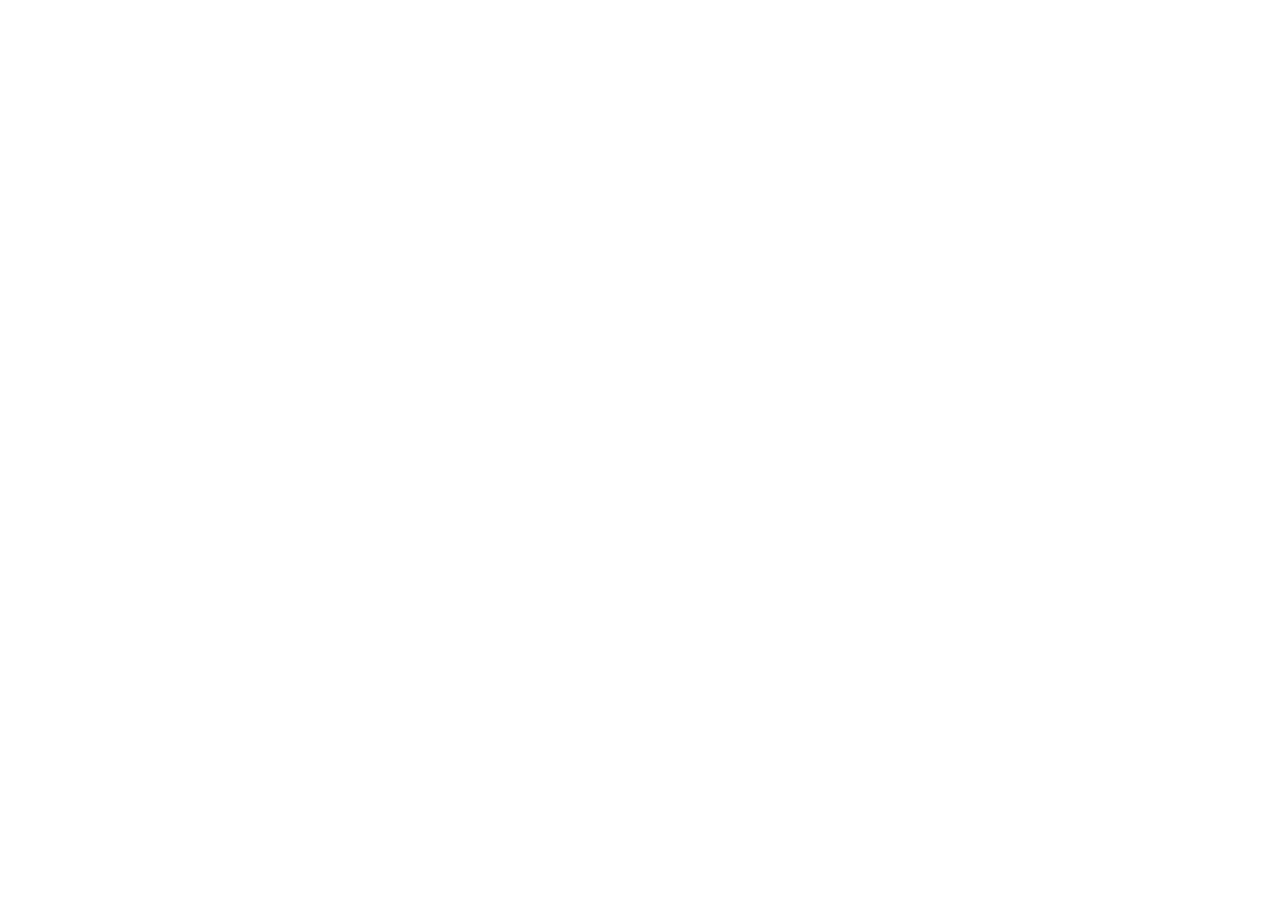
==== pages/expo_coréenne.html @ 3ec93983 "starting-project" ====
<!DOCTYPE html>
<html lang="fr">
<head>
    <meta charset="UTF-8">
    <meta name="viewport" content="width=device-width, initial-scale=1.0">
    <title>Home</title>
    <!-- ICONE -->
    <link rel="icon" href="./assets/images/icons/pokeball_logo.png" type="image/png">
    <link rel="stylesheet" href="./assets/css/components/animation.css">
    <link rel="stylesheet" href="./assets/css/style.css">
    <!-- HEAD -->
     <meta charset="UTF-8">
    <meta name="viewport" content="width=device-width, initial-scale=1.0">
    <link rel="stylesheet" href="../../assets/css/style.css">
    <link rel="stylesheet" href="./assets/css/components/variable.css">
    <script src="../../assets/js/script.js"></script>
</head>
<body>
    <!-- MAIN -->
    <main>
        <section class=" bgWhite">

        </section>
        <section class=" bgWhite">

        </section>
        <section class="">

        </section>
        <section class="">

        </section>
        <section class="">

        </section>
    </main>
</body>
</html>
---- assets/css/style.css ----
/* Font */
@font-face {
    font-family: "SatoshiLI";
    src: url("../fonts/Satoshi_Complete/Fonts/WEB/fonts/Satoshi-LightItalic.ttf");

    font-family: "SatoshiL";
    src: url("../fonts/Satoshi_Complete/Fonts/WEB/fonts/Satoshi-Light.ttf");

    font-family: "SatoshiM";
    src: url("../fonts/Satoshi_Complete/Fonts/WEB/fonts/Satoshi-Medium.ttf");

    font-family: "SatoshiR";
    src: url("../fonts/Satoshi_Complete/Fonts/WEB/fonts/Satoshi-Regular.ttf");

    font-family: "SatoshiB";
    src: url("../fonts/Satoshi_Complete/Fonts/WEB/fonts/Satoshi-Bold.ttf");
}


/* Initialisation des paramètres généraux */
*{
    margin: 0;
    padding: 0;
    box-sizing: border-box;
}

html{
    height: 100%;
    width: 100%;
}

body{
    padding: 2.75rem 2.625rem;
    height: 100%;
    width: 100%;
    background-color: var(--dayModeBackgroundColor);
}

main{
    width: 100%;
    height: 100%;
}

a{
    text-decoration: none;
}

p, a, li, h1, h2, h3, h4, h5, button{
    font-weight: normal;
}

li{
    list-style: none;
}

.bgWhite{
    background-color: var(--dayModeComposantBackgroundColor);
}
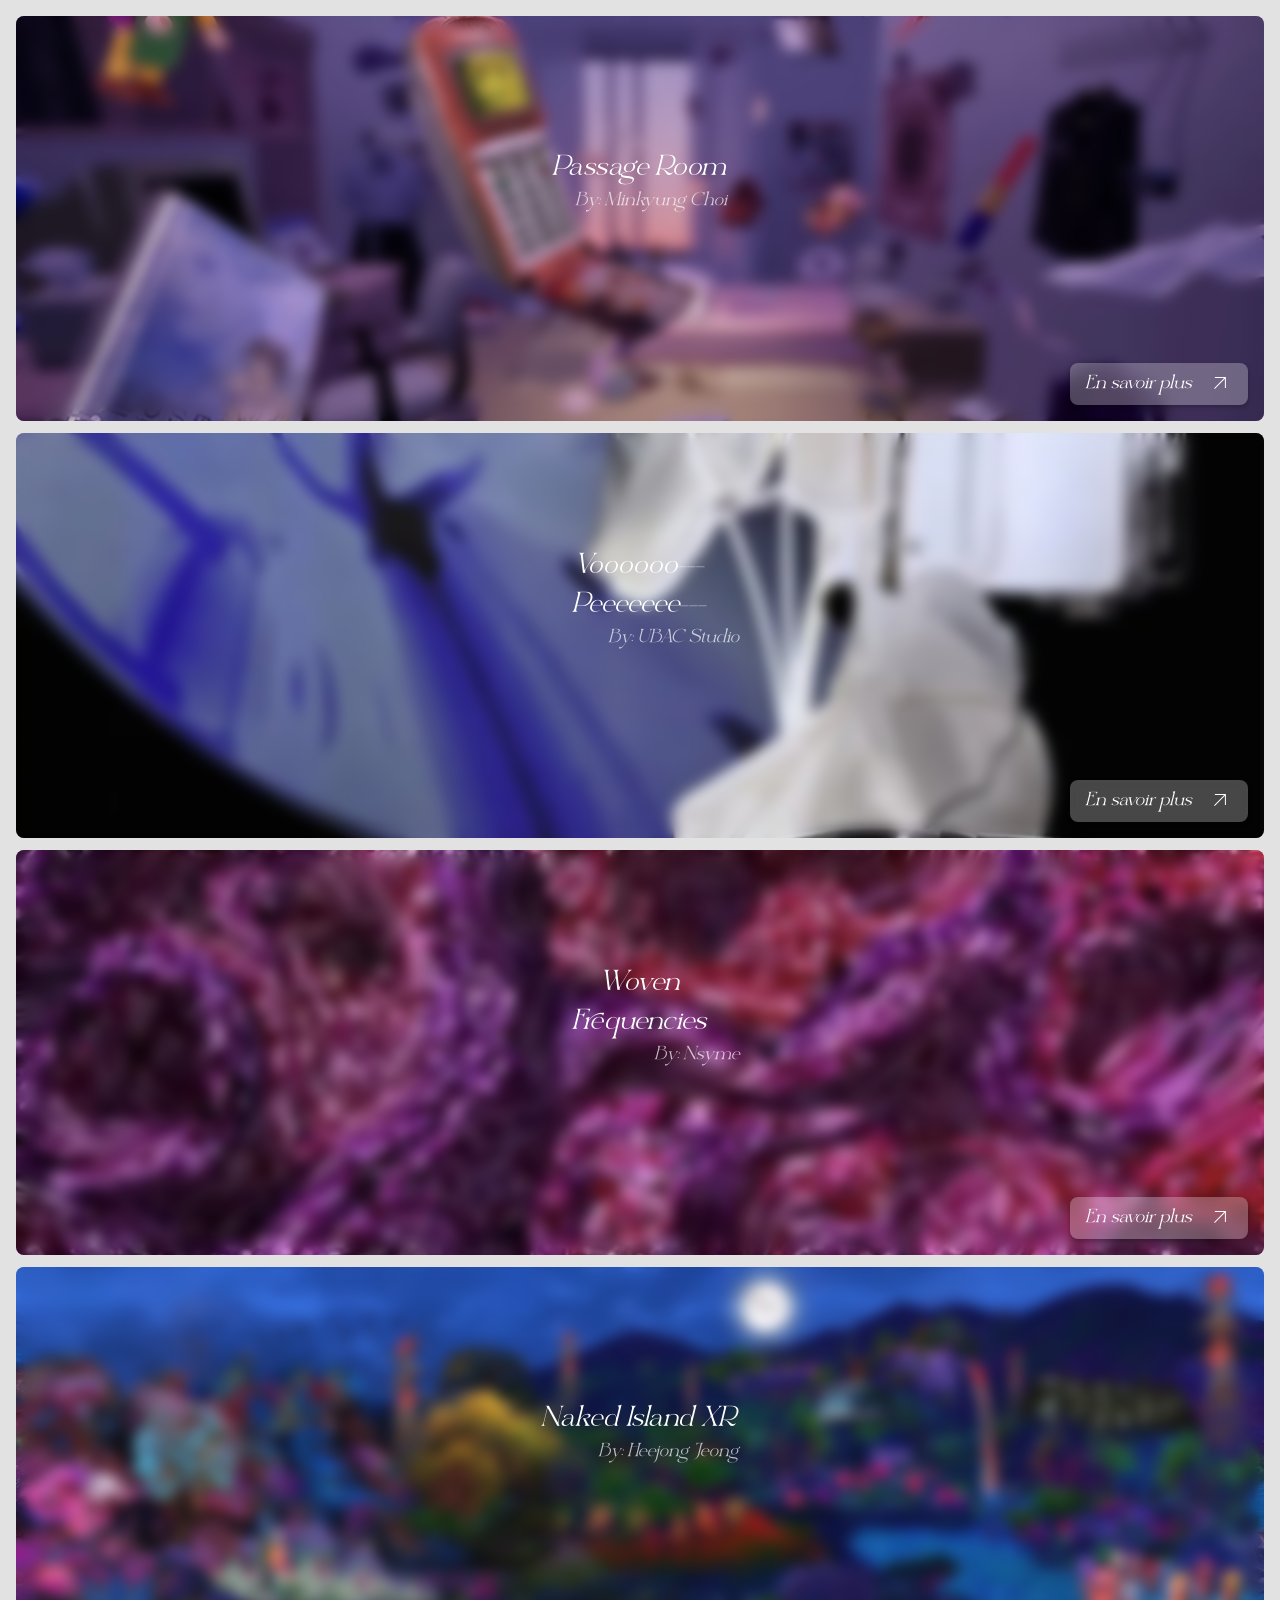
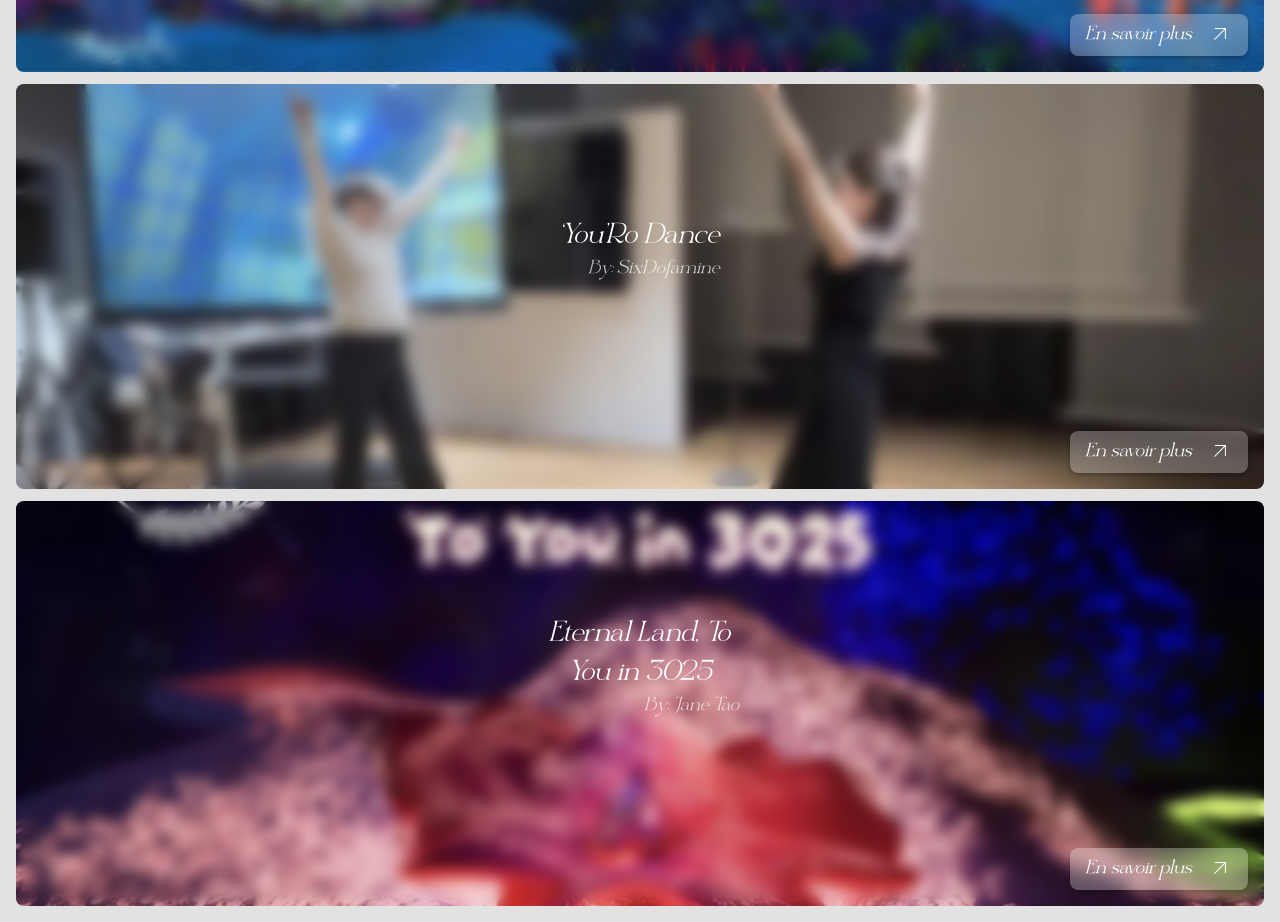
==== commit 14bc1e3a: "partie coréene mobile" ====
--- a/pages/expo_coréenne.html
+++ b/pages/expo_coréenne.html
@@ -1,5 +1,6 @@
 <!DOCTYPE html>
 <html lang="fr">
+
 <head>
     <meta charset="UTF-8">
     <meta name="viewport" content="width=device-width, initial-scale=1.0">
@@ -9,30 +10,111 @@
     <link rel="stylesheet" href="./assets/css/components/animation.css">
     <link rel="stylesheet" href="./assets/css/style.css">
     <!-- HEAD -->
-     <meta charset="UTF-8">
+    <meta charset="UTF-8">
     <meta name="viewport" content="width=device-width, initial-scale=1.0">
     <link rel="stylesheet" href="../../assets/css/style.css">
+    <link rel="stylesheet" href="../assets/css/style_corea.css">
     <link rel="stylesheet" href="./assets/css/components/variable.css">
     <script src="../../assets/js/script.js"></script>
 </head>
+
 <body>
-    <!-- MAIN -->
     <main>
-        <section class=" bgWhite">
+        <section class="citeDesSciences-container basic-container passage-room">
+            <div>
+                <h1>Passage Room</h1>
+                <h2>By: Minkyung Choi</h2>
+            </div>
+            <div>
+                <button class="citeDesSciences-btn basic-btn" id="open-passage-room">
+                    En savoir plus
+                    <img src="../assets/images/icons/arrow.svg" alt="arrow">
+                </button>
+            </div>
+        </section>
+        <section class="citeDesSciences-container basic-container voo-pee">
+            <div>
+                <h1>Voooooo---Peeeeeee---</h1>
+                <h2>By: UBAC Studio</h2>
+            </div>
+            <div>
+                <button class="citeDesSciences-btn basic-btn" id="open-passage-room">
+                    En savoir plus
+                    <img src="../assets/images/icons/arrow.svg" alt="arrow">
+                </button>
+            </div>
+        </section>
+        <section class="citeDesSciences-container basic-container woven-frequencies">
+            <div>
+                <h1>Woven Frequencies</h1>
+                <h2>By: Nsyme</h2>
+            </div>
+            <div>
+                <button class="citeDesSciences-btn basic-btn" id="open-passage-room">
+                    En savoir plus
+                    <img src="../assets/images/icons/arrow.svg" alt="arrow">
+                </button>
+            </div>
+        </section>
+        <section class="citeDesSciences-container basic-container naked-island">
+            <div>
+                <h1>Naked Island XR</h1>
+                <h2>By: Heejong Jeong</h2>
 
+            </div>
+            <div>
+                <button class="citeDesSciences-btn basic-btn" id="open-passage-room">
+                    En savoir plus
+                    <img src="../assets/images/icons/arrow.svg" alt="arrow">
+                </button>
+            </div>
         </section>
-        <section class=" bgWhite">
+        <section class="citeDesSciences-container basic-container youro-dance">
+            <div>
+                <h1>‘You’Ro Dance</h1>
+                <h2>By: SixDofamine</h2>
+            </div>
+            <div>
+                <button class="citeDesSciences-btn basic-btn" id="open-passage-room">
+                    En savoir plus
+                    <img src="../assets/images/icons/arrow.svg" alt="arrow">
+                </button>
+            </div>
+        </section>
+        <section class="citeDesSciences-container basic-container eternal-land">
+            <div>
+                <h1>Eternal Land,
+                    To You in 3025</h1>
+                <h2>By: Jane Tao</h2>
+            </div>
+            <div>
+                <button class="citeDesSciences-btn basic-btn" id="open-passage-room">
+                    En savoir plus
+                    <img src="../assets/images/icons/arrow.svg" alt="arrow">
+                </button>
+            </div>
+        </section>
 
-        </section>
-        <section class="">
-
-        </section>
-        <section class="">
-
-        </section>
-        <section class="">
-
+        <section class="pop-up">
+            <div class="pop-up-content">
+                <img src="../assets/images/icons/close.svg" alt="fermer la fenetre" class="close-button">
+                <div class="img-container">
+                    <img src="../assets/images/corean_part/voo-pee.jpg" alt="">
+                </div>
+                <div class="text-container">
+                    <h1>
+                        Name
+                    </h1>
+                    <h2>Part 1</h2>
+                    <p>Modi, dolorem!</p>
+                    <h2>Part 2</h2>
+                    <p>Lorem ipsum dolor sit amet consectetur adipisicing elit.</p>
+                    
+                </div>
+            </div>
         </section>
     </main>
 </body>
+<script type="module" src="../../assets/js/pop_up_script.js"></script>
+
 </html>
--- a/assets/css/style.css
+++ b/assets/css/style.css
@@ -1,19 +1,7 @@
 /* Font */
 @font-face {
-    font-family: "SatoshiLI";
-    src: url("../fonts/Satoshi_Complete/Fonts/WEB/fonts/Satoshi-LightItalic.ttf");
-
-    font-family: "SatoshiL";
-    src: url("../fonts/Satoshi_Complete/Fonts/WEB/fonts/Satoshi-Light.ttf");
-
-    font-family: "SatoshiM";
-    src: url("../fonts/Satoshi_Complete/Fonts/WEB/fonts/Satoshi-Medium.ttf");
-
-    font-family: "SatoshiR";
-    src: url("../fonts/Satoshi_Complete/Fonts/WEB/fonts/Satoshi-Regular.ttf");
-
-    font-family: "SatoshiB";
-    src: url("../fonts/Satoshi_Complete/Fonts/WEB/fonts/Satoshi-Bold.ttf");
+    font-family: "Reglarik";
+    src: url("../fonts/reglarik-italic-otf-1775203716-0/Reglarik-Italic-Exfonte3df.otf");
 }
 
 
@@ -25,24 +13,28 @@
 }
 
 html{
+    min-height: 100vh;
+    width: 100%;
+}
+
+body{
+    padding: 1rem 1rem;
+    min-height: 100vh;
+    width: 100%;
+    background-color: #E2E2E2;
+}
+
+main{
+    width: 100%;
     height: 100%;
-    width: 100%;
-}
-
-body{
-    padding: 2.75rem 2.625rem;
-    height: 100%;
-    width: 100%;
-    background-color: var(--dayModeBackgroundColor);
-}
-
-main{
-    width: 100%;
-    height: 100%;
+    display: flex;
+    flex-direction: column;
+    gap: 0.75rem;
 }
 
 a{
     text-decoration: none;
+    color: black;
 }
 
 p, a, li, h1, h2, h3, h4, h5, button{
@@ -52,8 +44,159 @@
 li{
     list-style: none;
 }
-
-.bgWhite{
-    background-color: var(--dayModeComposantBackgroundColor);
-}
-
+h1, h2, h3, h4, h5, h6, a, p{
+    font-family: "Reglarik";
+}
+
+h1{
+    font-size: 1.5rem;    
+}
+
+.firstSection-container{
+    display: flex;
+    flex-wrap: wrap;
+    gap: 0.75rem;
+}
+
+.citeDesSciences-container{
+    background-image: url("../images/home/20260420_0020.svg");
+    background-size: cover;
+    background-position: center;
+    background-repeat: no-repeat;
+    height: 70vh;
+    width: 100%;
+    display: flex;
+    flex-direction: column;
+    color: white;
+    /* style background */
+    background: rgba(88, 88, 88, 0.37);
+    backdrop-filter: blur(7px);
+    /* Note: backdrop-filter has minimal browser support */
+    border-radius: 8px;
+}
+.citeDesSciences-container div:first-child{
+    display: flex;
+    width: 100%;
+    height: 88%;
+    justify-content: center;
+    align-items: center;
+}
+
+.citeDesSciences-container div:last-child{
+    display: flex;
+    width: 100%;
+    height: auto;
+    justify-content: right;
+    align-items: center;
+}
+
+.citeDesSciences-container .citeDesSciences-btn{
+    color: white;
+}
+.citeDesSciences-btn{
+    display: flex;
+    gap: 1rem;
+    padding: 0.5rem 1rem;
+    background: rgba(255, 255, 255, 0.27);
+    box-shadow: 0px 2px 4px rgba(0, 0, 0, 0.25);
+    backdrop-filter: blur(6.5px);
+    border-radius: 8px;
+    margin: 1rem 1rem;
+}
+
+.citation-container{
+    display: flex;
+    justify-content: center;
+    align-items: center;
+    height: 4rem;
+    background-color: white;
+    border-radius: 8px;
+    width: 100%;
+}
+
+.citation-container>h2{
+    font-size: 1rem;
+}
+
+.cartesContributeurs-container{
+    display: flex;
+    overflow: scroll;
+    width: 100%;
+    height: fit-content;
+    gap: 0.5rem;
+}
+
+.carteContibuteur-container{
+    display: flex;
+    flex-direction: column;
+    background-color: white;
+    min-width: 9.4rem;
+    padding: 0.5rem 0.5rem;
+    border-radius: 8px;
+    gap: 8px;
+}
+
+.carteContibuteur-container h3{
+    font-size: 0.75rem;
+    overflow: hidden;
+    white-space: nowrap;
+    text-overflow: ellipsis;
+}
+
+.carteContibuteur-container div:first-child{
+    width: 100%;
+    background-color: #E8E8E8;
+    border-radius: 6px;
+}
+
+.carteContibuteur-container div:first-child>img{
+    width: 100%;
+}
+
+.carteContibuteur-container div:nth-child(2) {
+    width: fit-content;
+    height: fit-content;
+    border-radius: 22px;
+    padding: 1px 4px;
+    display: flex;
+    gap: 7px;
+    font-size: 0.5rem;
+    align-items: center;
+    border: solid 0.1px black;
+}
+
+.carteContibuteur-container div:nth-child(2) p:first-child {
+    display: flex;
+    background-color: #1EFF00;
+    height: 0.5rem;
+    width: 0.5rem;
+    border-radius: 30rem;
+}
+
+.carteContibuteur-container div:nth-child(4) {
+    display: flex;
+    width: fit-content;
+    height: fit-content;
+    align-items: center;
+    justify-content: center;
+    gap: 0.2rem;
+}
+.carteContibuteur-container div:nth-child(3)>a {
+    display: flex;
+    width: 100%;
+    height: fit-content;
+    align-items: center;
+}
+.maps-container{
+    background-image: url(../images/home/where.svg);
+    background-size: cover;
+    background-repeat: no-repeat;
+    background-position: center;
+    border-radius: 8px;
+    display: flex;
+    width: 100%;
+    height: 15rem;
+    justify-content: right;
+    align-items: end;   
+}
+
--- a/assets/css/style_corea.css
+++ b/assets/css/style_corea.css
@@ -0,0 +1,121 @@
+@import url('https://fonts.googleapis.com/css2?family=Poppins:ital,wght@0,100;0,200;0,300;0,400;0,500;0,600;0,700;0,800;0,900;1,100;1,200;1,300;1,400;1,500;1,600;1,700;1,800;1,900&display=swap');
+
+p {
+    font-family: "Poppins", sans-serif;
+}
+
+.basic-container {
+    height: 45vh;
+    background-size: cover;
+    background-position: center;
+    background-image: url("../images/corean_part/passage-room.jpg");
+}
+
+.basic-container::before {
+    content: "";
+    position: absolute;
+    inset: 0;
+    backdrop-filter: blur(7px);
+    border-radius: 8px;
+}
+
+.basic-btn{
+    border: none;
+    font-family: "Reglarik";
+    font-size: 1rem;
+    outline: none;
+}
+
+.passage-room {
+    background-image: url("../images/corean_part/passage-room.jpg");
+}
+
+.voo-pee {
+    background-image: url("../images/corean_part/voo-pee.jpg");
+}
+
+.woven-frequencies {
+    background-image: url("../images/corean_part/woven-frequencies.jpg");
+}
+
+.naked-island {
+    background-image: url("../images/corean_part/naked-island.jpg");
+}
+
+.youro-dance {
+    background-image: url("../images/corean_part/youro-dance.jpg");
+}
+
+.eternal-land {
+    background-image: url("../images/corean_part/eternal-land.jpg");
+}
+
+.citeDesSciences-container div:first-child {
+    flex-direction: column;
+    width: fit-content;
+    margin: auto;
+    align-items: end;
+    z-index: 1;
+}
+
+.basic-container h1 {
+    max-width: 200px;
+    text-align: center;
+}
+
+.basic-container h2 {
+    font-size: 1rem;
+    opacity: 0.7;
+}
+
+.pop-up {
+    display: none;
+    position: fixed;
+    left: 0;
+    top: 0;
+    height: 100vh;
+    width: 100vw;
+    overflow: hidden;
+    background-color: black;
+    padding: 36px;
+}
+
+.active {
+    display: block;
+}
+
+.pop-up-content {
+    position: relative;
+    background-color: white;
+    border-radius: 16px;
+    overflow: hidden;
+    padding: 40px;
+    height: 100%;
+    width: 100%;
+    display: flex;
+    flex-direction: column;
+    z-index: 10;
+}
+
+.pop-up .img-container img {
+    width: 100%;
+    border-radius: 8px;
+}
+
+.pop-up h2 {
+    font-weight: 600;
+    font-family: "Poppins", sans-serif;
+    font-size: 1.1rem;
+}
+
+.text-container {
+    height: 90%;
+    margin: 8px 0px;
+    overflow-y: scroll;
+}
+
+.close-button {
+    position: absolute;
+    right: 10px;
+    top: 10px;
+}
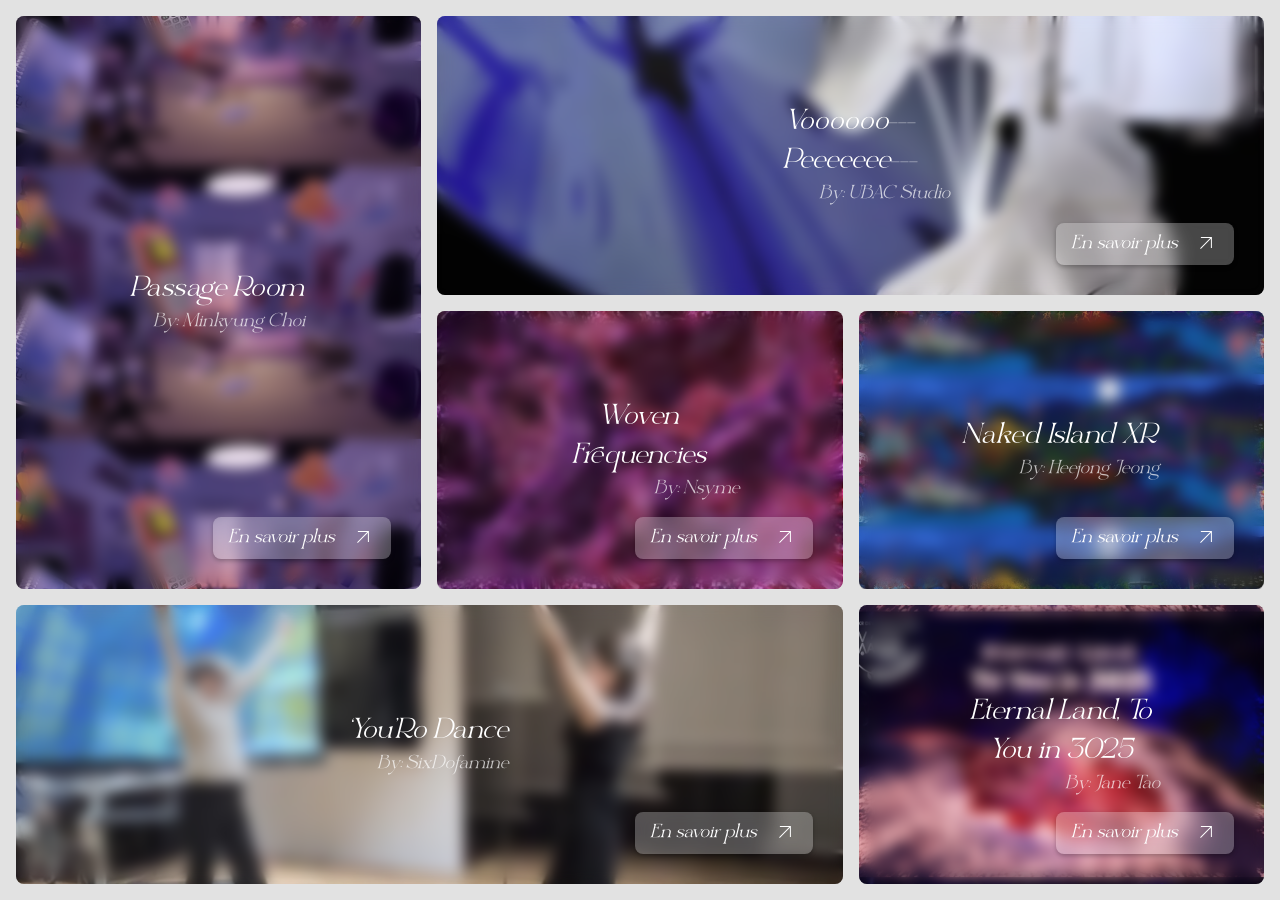
==== commit 0e418e5a: "page coréenne pc" ====
--- a/pages/expo_coréenne.html
+++ b/pages/expo_coréenne.html
@@ -4,7 +4,7 @@
 <head>
     <meta charset="UTF-8">
     <meta name="viewport" content="width=device-width, initial-scale=1.0">
-    <title>Home</title>
+    <title>Partie coréene</title>
     <!-- ICONE -->
     <link rel="icon" href="./assets/images/icons/pokeball_logo.png" type="image/png">
     <link rel="stylesheet" href="./assets/css/components/animation.css">
--- a/assets/css/style_corea.css
+++ b/assets/css/style_corea.css
@@ -4,11 +4,22 @@
     font-family: "Poppins", sans-serif;
 }
 
+main {
+    display: grid;
+    grid-template-columns: 1fr;
+    grid-template-rows: auto;
+    gap: 1rem;
+}
+
 .basic-container {
+    position: relative;
     height: 45vh;
+    min-height: 45vh;
     background-size: cover;
     background-position: center;
     background-image: url("../images/corean_part/passage-room.jpg");
+    background-size: 120%;
+    transition: 0.3s ease;
 }
 
 .basic-container::before {
@@ -17,13 +28,30 @@
     inset: 0;
     backdrop-filter: blur(7px);
     border-radius: 8px;
-}
-
-.basic-btn{
+    transition: 0.3s ease;
+}
+
+.basic-container:hover::before {
+    backdrop-filter: blur(13px);
+}
+
+.basic-container:hover {
+    background-size: 115%;
+}
+
+.basic-btn {
+    position: absolute;
+    bottom: 14px;
+    right: 14px;
     border: none;
     font-family: "Reglarik";
     font-size: 1rem;
     outline: none;
+    transition: 0.1s ease;
+}
+
+.basic-btn:hover {
+    scale: 1.05;
 }
 
 .passage-room {
@@ -78,10 +106,21 @@
     overflow: hidden;
     background-color: black;
     padding: 36px;
+    display: none;
+    justify-content: center;
+    align-items: center;
+}
+
+.pop-up::before {
+    content: "";
+    position: absolute;
+    inset: 0;
+    backdrop-filter: blur(7px);
+    transition: 0.3s;
 }
 
 .active {
-    display: block;
+    display: flex;
 }
 
 .pop-up-content {
@@ -94,12 +133,17 @@
     width: 100%;
     display: flex;
     flex-direction: column;
-    z-index: 10;
+}
+
+.pop-up .img-container {
+    max-height: 40%;
 }
 
 .pop-up .img-container img {
     width: 100%;
+    height: 100%;
     border-radius: 8px;
+    object-fit: cover;
 }
 
 .pop-up h2 {
@@ -118,4 +162,71 @@
     position: absolute;
     right: 10px;
     top: 10px;
+    transition: 0.2s;
+}
+
+.close-button:hover {
+    scale: 1.3;
+}
+
+@media (min-width: 700px) {
+    body {
+        height: 100vh;
+    }
+
+    main {
+        grid-template-columns: repeat(3, 1fr);
+        grid-auto-rows: minmax(100px, auto);
+    }
+
+    .basic-container {
+        height: 100%;
+        min-height: 0;
+    }
+
+    .passage-room {
+        grid-column: 1;
+        grid-row: 1 / 3;
+    }
+
+    .voo-pee {
+        grid-column: 2 / 4;
+        grid-row: 1;
+    }
+
+    .woven-frequencies {
+        grid-column: 2;
+        grid-row: 2;
+    }
+
+    .naked-island {
+        grid-column: 3;
+        grid-row: 2;
+    }
+
+    .youro-dance {
+        grid-column: 1 / 3;
+        grid-row: 3;
+    }
+
+    .eternal-land {
+        grid-column: 3;
+        grid-row: 3;
+    }
+
+    .pop-up-content {
+        flex-direction: row;
+        gap: 2rem;
+        width: 80%;
+    }
+
+    .text-container {
+        width: 100%;
+    }
+
+    .pop-up .img-container {
+        max-width: 50%;
+        max-height: 100%;
+        height: 100%;
+    }
 }
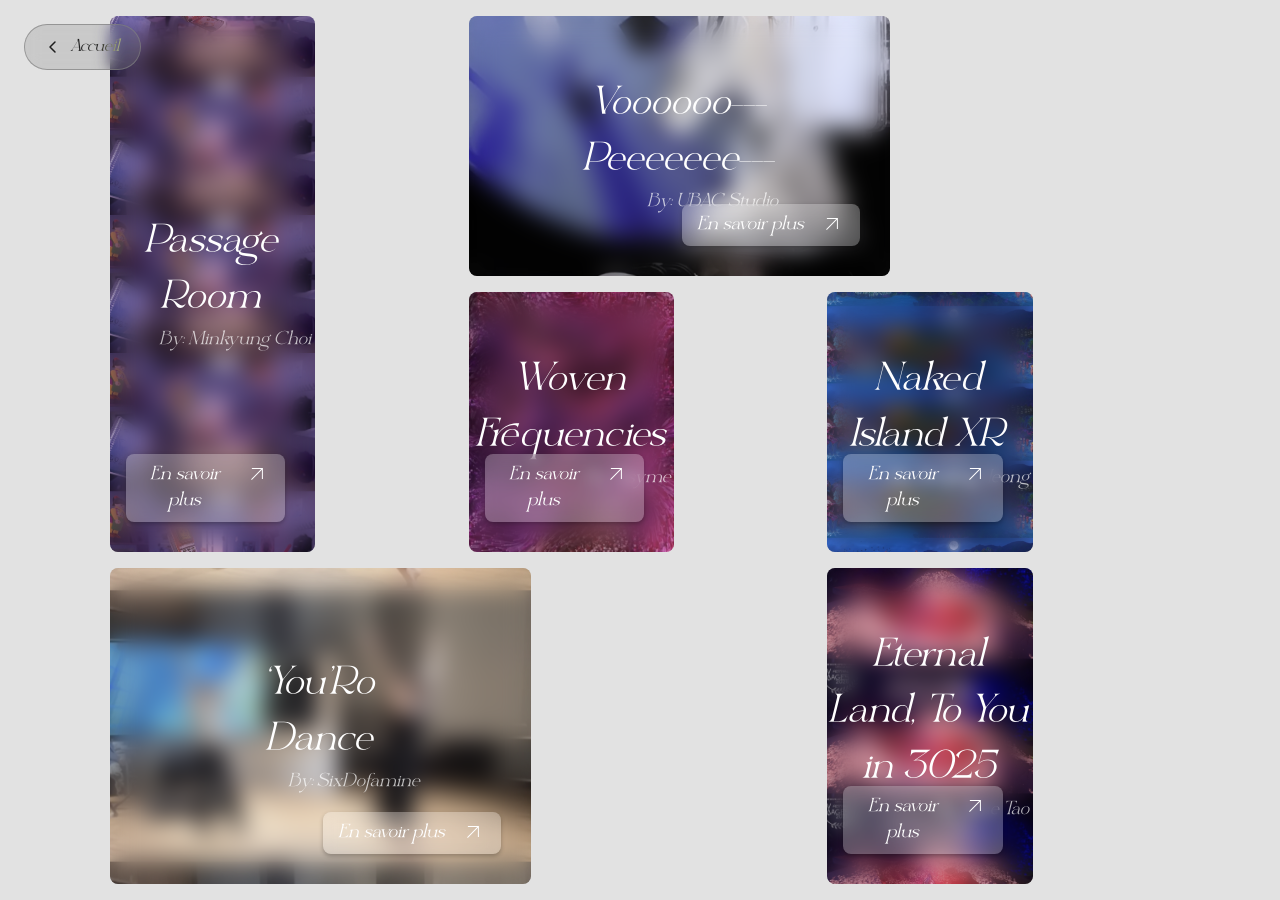
==== commit 0997ee7b: "partie européenne" ====
--- a/pages/expo_coréenne.html
+++ b/pages/expo_coréenne.html
@@ -4,7 +4,7 @@
 <head>
     <meta charset="UTF-8">
     <meta name="viewport" content="width=device-width, initial-scale=1.0">
-    <title>Partie coréene</title>
+    <title>Exposition coréene</title>
     <!-- ICONE -->
     <link rel="icon" href="./assets/images/icons/pokeball_logo.png" type="image/png">
     <link rel="stylesheet" href="./assets/css/components/animation.css">
@@ -13,12 +13,22 @@
     <meta charset="UTF-8">
     <meta name="viewport" content="width=device-width, initial-scale=1.0">
     <link rel="stylesheet" href="../../assets/css/style.css">
-    <link rel="stylesheet" href="../assets/css/style_corea.css">
+    <link rel="stylesheet" href="../assets/css/style_expo.css">
     <link rel="stylesheet" href="./assets/css/components/variable.css">
     <script src="../../assets/js/script.js"></script>
 </head>
 
-<body>
+<body data-page="corea">
+    <header>
+        <a href="/index.html" class="btn-home">
+            <svg width="16" height="16" viewBox="0 0 16 16" fill="none">
+                <path d="M10 3L5 8L10 13" stroke="currentColor" stroke-width="1.5" stroke-linecap="round"
+                    stroke-linejoin="round" />
+            </svg>
+            Accueil
+        </a>
+    </header>
+
     <main>
         <section class="citeDesSciences-container basic-container passage-room">
             <div>
@@ -109,7 +119,7 @@
                     <p>Modi, dolorem!</p>
                     <h2>Part 2</h2>
                     <p>Lorem ipsum dolor sit amet consectetur adipisicing elit.</p>
-                    
+
                 </div>
             </div>
         </section>
--- a/assets/css/style.css
+++ b/assets/css/style.css
@@ -52,6 +52,34 @@
     font-size: 1.5rem;    
 }
 
+/* Style Back Bouton */
+
+.backHome-container{
+    display: flex;
+    position: absolute;
+    top: 1.2rem;
+    left: 1.2rem;
+    justify-content: center;
+    align-items: center;
+    width: fit-content;
+    height: fit-content;
+    z-index: 3;
+    position: sticky;
+}
+.backHome-container>nav>a{
+    display: flex;
+    width: fit-content;
+    height: fit-content;
+    justify-content: center;
+    align-items: center;
+    background-color: white;
+    width: 3rem;
+    height: 3rem;
+    border-radius: 50px;
+}
+
+/* Style Page */
+
 .firstSection-container{
     display: flex;
     flex-wrap: wrap;
@@ -59,27 +87,41 @@
 }
 
 .citeDesSciences-container{
+    position: relative;
+    background-image: none;
+    height: 70vh;
+    width: 100%;
+    display: flex;
+    flex-direction: column;
+    color: white;
+    border-radius: 8px;
+    overflow: hidden;
+}
+
+.citeDesSciences-container::before{
+    content: '';
+    position: absolute;
+    top: 0;
+    left: 0;
+    right: 0;
+    bottom: 0;
     background-image: url("../images/home/20260420_0020.svg");
     background-size: cover;
     background-position: center;
     background-repeat: no-repeat;
-    height: 70vh;
-    width: 100%;
-    display: flex;
-    flex-direction: column;
-    color: white;
-    /* style background */
-    background: rgba(88, 88, 88, 0.37);
-    backdrop-filter: blur(7px);
-    /* Note: backdrop-filter has minimal browser support */
-    border-radius: 8px;
-}
+    filter: blur(10px);
+    z-index: 1;
+    pointer-events: none;
+}
+
 .citeDesSciences-container div:first-child{
     display: flex;
     width: 100%;
     height: 88%;
     justify-content: center;
     align-items: center;
+    position: relative;
+    z-index: 2;
 }
 
 .citeDesSciences-container div:last-child{
@@ -88,6 +130,8 @@
     height: auto;
     justify-content: right;
     align-items: center;
+    position: relative;
+    z-index: 2;
 }
 
 .citeDesSciences-container .citeDesSciences-btn{
@@ -102,6 +146,15 @@
     backdrop-filter: blur(6.5px);
     border-radius: 8px;
     margin: 1rem 1rem;
+    width: fit-content;
+}
+
+.citationEtCartes-container{
+    display: flex;
+    flex-direction: column;
+    gap: 0.75rem;
+    width: 100%;
+    height: fit-content;
 }
 
 .citation-container{
@@ -200,3 +253,299 @@
     align-items: end;   
 }
 
+.casqueVr-container{
+    display: flex;
+    width: 100%;
+    height: fit-content;
+}
+
+.casqueVr-container>div{
+    display: flex;
+    width: 100%;
+    justify-content: center;
+    align-items: center;
+    background-color: white;
+    border-radius: 8px;
+    padding: 1rem 0;
+}
+
+.partieCoreenneEtEuropeenne-container{
+    display: flex;
+    flex-direction: column;
+    gap: 0.75rem;
+    color: white;
+    width: 100%;
+    height: fit-content;
+}
+.partieCoreenneEtEuropeenne-container a{
+    color: white;
+}
+
+.partieCoreenne-container{
+    position:relative;
+    display: flex;
+    flex-direction: column;
+    width: 100%;
+    min-height: 30vh;
+    justify-content: center;
+    align-items: center;
+    border-radius: 8px;
+    overflow: hidden;
+    z-index: 2;
+}
+
+.partieCoreenne-container::before{
+    content: '';
+    position: absolute;
+    top: 0;
+    left: 0;
+    right: 0;
+    bottom: 0;
+    background-color: rgba(100, 100, 100, 0.5);
+    background-image: url("../images/home/partieCoreenne.svg");
+    background-size: cover;
+    background-position: center;
+    background-repeat: no-repeat;
+    filter: blur(10px);
+    z-index: 1;
+    pointer-events: none;
+}
+
+.partieEuropeenne-container{
+    position:relative;
+    display: flex;
+    flex-direction: column;
+    width: 100%;
+    min-height: 30vh;
+    justify-content: center;
+    align-items: center;
+    border-radius: 8px;
+    overflow: hidden;
+    z-index: 2;
+}
+
+.partieEuropeenne-container::before{
+    content: '';
+    position: absolute;
+    top: 0;
+    left: 0;
+    right: 0;
+    bottom: 0;
+    background-color: rgba(100, 100, 100, 0.5);
+    background-image: url("../images/home/partieEuropeenne.svg");
+    background-size: cover;
+    background-position: center;
+    background-repeat: no-repeat;
+    filter: blur(10px);
+    z-index: 1;
+    pointer-events: none;
+}
+.partieCoreenne-container div:first-child{
+    display: flex;
+    width: 100%;
+    height: 88%;
+    justify-content: center;
+    align-items: center;
+    position: relative;
+    z-index: 2;
+    padding: 10rem 0;
+}
+
+.partieCoreenne-container div:last-child{
+    display: flex;
+    width: 100%;
+    height: auto;
+    justify-content: right;
+    align-items: center;
+    position: relative;
+    z-index: 2;
+}
+
+.partieEuropeenne-container div:first-child{
+    display: flex;
+    width: 100%;
+    height: 88%;
+    justify-content: center;
+    align-items: center;
+    position: relative;
+    z-index: 2;
+    padding: 10rem 0;
+}
+
+.partieEuropeenne-container div:last-child{
+    display: flex;
+    width: 100%;
+    height: auto;
+    justify-content: right;
+    align-items: center;
+    position: relative;
+    z-index: 2;
+}
+
+.partieEuropeenne-container div:last-child>a{
+    color: white;
+}
+
+.partieCoreenne-container div:last-child>a{
+    color: white;
+}
+.galerieAndFrogHand-container{
+    display: flex;
+    flex-wrap: wrap;
+    flex-direction: column-reverse;
+    width: 100%;
+    height: fit-content;
+    gap: 0.75rem;
+} 
+
+.frogHand-container{
+    display: flex;
+    width: 100%;
+    height: 30vh;
+    overflow: hidden;
+    border-radius: 8px;
+    justify-content: center;
+    align-items: center;
+    background-image: url("../images/home/image\ 4.svg");
+    background-position: center;
+    background-repeat: no-repeat;
+    background-size: cover;
+}
+
+.galerie-container{
+    position:relative;
+    display: flex;
+    flex-direction: column;
+    width: 100%;
+    min-height: 30vh;
+    justify-content: center;
+    align-items: center;
+    border-radius: 8px;
+    overflow: hidden;
+    z-index: 2;
+    color: white;
+}
+
+.galerie-container div:first-child{
+    display: flex;
+    width: 100%;
+    height: 88%;
+    justify-content: center;
+    align-items: center;
+    position: relative;
+    z-index: 2;
+    padding: 10rem 0;
+}
+
+.galerie-container div:last-child{
+    display: flex;
+    width: 100%;
+    height: auto;
+    justify-content: right;
+    align-items: center;
+    position: relative;
+    z-index: 2;
+}
+
+.galerie-container div:last-child>a{
+    color: white;
+}
+
+.galerie-container::before{
+    content: '';
+    position: absolute;
+    top: 0;
+    left: 0;
+    right: 0;
+    bottom: 0;
+    background-color: rgba(100, 100, 100, 0.5);
+    background-image: url("../images/home/galerie.png");
+    background-size: cover;
+    background-position: center;
+    background-repeat: no-repeat;
+    filter: blur(10px);
+    z-index: 1;
+    pointer-events: none;
+}
+.mapsEtCasqueVr-container{
+    display: flex;
+    flex-direction: column;
+    gap:0.75rem;
+    width: 100%;
+    height: fit-content;
+}
+
+.secondSection-container{
+    display: flex;
+    flex-direction: column;
+    width: 100%;
+    height: fit-content;
+    gap: 0.75rem;
+}
+/* Responsive */
+@media screen and (min-width:769px) {
+    .citeDesSciences-container {
+        width: 60%;
+        height: 58vh;
+    }
+    .citationEtCartes-container {
+        width: 38%;
+        height: 58vh;
+    }
+    .citation-container {
+        height: 23.5vh;
+    }
+    .citation-container>h2 {
+        font-size: 1.2rem;
+    }
+    .carteContibuteur-container {
+        min-width: 11.4rem;
+    }
+    .carteContibuteur-container div:nth-child(2) {
+        font-size: 0.7rem;
+    }
+    .carteContibuteur-container h3 {
+        font-size: 1.0rem;
+    }
+    .cartes-icons{
+        width: 1.5rem;
+    }
+    h1 {
+        font-size: 2.1rem;
+    }
+    /* EUROPE ET COREE */
+    .partieCoreenneEtEuropeenne-container {
+        flex-direction: row;
+        flex-wrap: wrap;
+        width: 50%;
+    }
+    .partieCoreenne-container {
+        width: 48.5%;
+        height: 30.8rem;
+    }
+    .partieEuropeenne-container {
+        width: 48.5%;
+        height: auto;
+    }
+    /* MAPS ET CASQUE VR */
+    .casqueVr-container>div {
+        height: 15rem;
+    }
+    .secondSection-container{
+        flex-direction: row;
+        width: 100%;
+    }
+    .mapsEtCasqueVr-container {
+        width: 50%;
+    }
+    .galerieAndFrogHand-container {
+        flex-direction: row;
+    }
+    .galerie-container {
+        width: 25%;
+    }
+    .frogHand-container {
+        width: 73.5%;
+        height: 53vh;
+    }
+}
--- a/assets/css/style_expo.css
+++ b/assets/css/style_expo.css
@@ -0,0 +1,271 @@
+@import url('https://fonts.googleapis.com/css2?family=Poppins:ital,wght@0,100;0,200;0,300;0,400;0,500;0,600;0,700;0,800;0,900;1,100;1,200;1,300;1,400;1,500;1,600;1,700;1,800;1,900&display=swap');
+
+p {
+    font-family: "Poppins", sans-serif;
+}
+
+main {
+    display: grid;
+    grid-template-columns: 1fr;
+    grid-template-rows: auto;
+    gap: 1rem;
+}
+
+.basic-container {
+    position: relative;
+    height: 45vh;
+    min-height: 45vh;
+    background-size: cover;
+    background-position: center;
+    background-image: url("../images/corean_part/passage-room.jpg");
+    background-size: 120%;
+    transition: 0.3s ease;
+}
+
+.basic-container::before {
+    content: "";
+    position: absolute;
+    inset: 0;
+    backdrop-filter: blur(7px);
+    border-radius: 8px;
+    transition: 0.3s ease;
+}
+
+.basic-container:hover::before {
+    backdrop-filter: blur(13px);
+}
+
+.basic-container:hover {
+    background-size: 115%;
+}
+
+.basic-btn {
+    position: absolute;
+    bottom: 14px;
+    right: 14px;
+    border: none;
+    font-family: "Reglarik";
+    font-size: 1rem;
+    outline: none;
+    transition: 0.1s ease;
+}
+
+.basic-btn:hover {
+    scale: 1.05;
+}
+
+.passage-room {
+    background-image: url("../images/corean_part/passage-room.jpg");
+}
+
+.voo-pee {
+    background-image: url("../images/corean_part/voo-pee.jpg");
+}
+
+.woven-frequencies {
+    background-image: url("../images/corean_part/woven-frequencies.jpg");
+}
+
+.naked-island {
+    background-image: url("../images/corean_part/naked-island.jpg");
+}
+
+.youro-dance {
+    background-image: url("../images/corean_part/youro-dance.jpg");
+}
+
+.eternal-land {
+    background-image: url("../images/corean_part/eternal-land.jpg");
+}
+
+.citeDesSciences-container div:first-child {
+    flex-direction: column;
+    width: fit-content;
+    margin: auto;
+    align-items: end;
+    z-index: 1;
+}
+
+.basic-container h1 {
+    max-width: 200px;
+    text-align: center;
+}
+
+.basic-container h2 {
+    font-size: 1rem;
+    opacity: 0.7;
+}
+
+.pop-up {
+    display: none;
+    position: fixed;
+    left: 0;
+    top: 0;
+    height: 100vh;
+    width: 100vw;
+    overflow: hidden;
+    background-color: black;
+    padding: 36px;
+    display: none;
+    justify-content: center;
+    align-items: center;
+}
+
+.pop-up::before {
+    content: "";
+    position: absolute;
+    inset: 0;
+    backdrop-filter: blur(7px);
+    transition: 0.3s;
+}
+
+.active {
+    display: flex;
+}
+
+.pop-up-content {
+    position: relative;
+    background-color: white;
+    border-radius: 16px;
+    overflow: hidden;
+    padding: 40px;
+    height: 100%;
+    width: 100%;
+    display: flex;
+    flex-direction: column;
+}
+
+.pop-up .img-container {
+    max-height: 40%;
+}
+
+.pop-up .img-container img {
+    width: 100%;
+    height: 100%;
+    border-radius: 8px;
+    object-fit: cover;
+}
+
+.pop-up h2 {
+    font-weight: 600;
+    font-family: "Poppins", sans-serif;
+    font-size: 1.1rem;
+}
+
+.text-container {
+    height: 90%;
+    margin: 8px 0px;
+    overflow-y: scroll;
+}
+
+.close-button {
+    position: absolute;
+    right: 10px;
+    top: 10px;
+    transition: 0.2s;
+}
+
+.close-button:hover {
+    scale: 1.3;
+}
+
+.btn-home {
+    position: fixed;
+    top: 24px;
+    left: 24px;
+    display: flex;
+    align-items: center;
+    gap: 10px;
+    padding: 10px 20px;
+    background: rgba(255, 255, 255, 0.12);
+    border: 0.5px solid rgba(255, 255, 255, 0.3);
+    border-radius: 100px;
+    color: white;
+    font-size: 0.9rem;
+    backdrop-filter: blur(8px);
+    transition: 0.2s ease;
+    z-index: 10;
+    mix-blend-mode: difference;
+}
+
+.btn-home:hover {
+    background: rgba(255, 255, 255, 0.22);
+}
+
+@media (min-width: 700px) {
+    body {
+        height: 100vh;
+    }
+
+    main {
+        width: 85%;
+        margin: auto;
+        grid-template-columns: repeat(3, 1fr);
+        grid-auto-rows: minmax(100px, auto);
+    }
+
+    /* .btn-home {
+        background: rgba(15, 30, 80, 0.10);
+        border: 0.5px solid rgba(15, 30, 80, 0.25);
+        color: rgb(15, 30, 80);
+    }
+
+    .btn-home:hover {
+        background: rgba(15, 30, 80, 0.18);
+    } */
+
+    .basic-container {
+        height: 100%;
+        min-height: 0;
+    }
+
+    .passage-room,
+    .spectacle {
+        grid-column: 1;
+        grid-row: 1 / 3;
+    }
+
+    .voo-pee,
+    .camera {
+        grid-column: 2 / 4;
+        grid-row: 1;
+    }
+
+    .woven-frequencies,
+    .museum {
+        grid-column: 2;
+        grid-row: 2;
+    }
+
+    .naked-island,
+    .vr-headset {
+        grid-column: 3;
+        grid-row: 2;
+    }
+
+    .youro-dance {
+        grid-column: 1 / 3;
+        grid-row: 3;
+    }
+
+    .eternal-land {
+        grid-column: 3;
+        grid-row: 3;
+    }
+
+    .pop-up-content {
+        flex-direction: row;
+        gap: 2rem;
+        width: 80%;
+    }
+
+    .text-container {
+        width: 100%;
+    }
+
+    .pop-up .img-container {
+        max-width: 50%;
+        max-height: 100%;
+        height: 100%;
+    }
+}
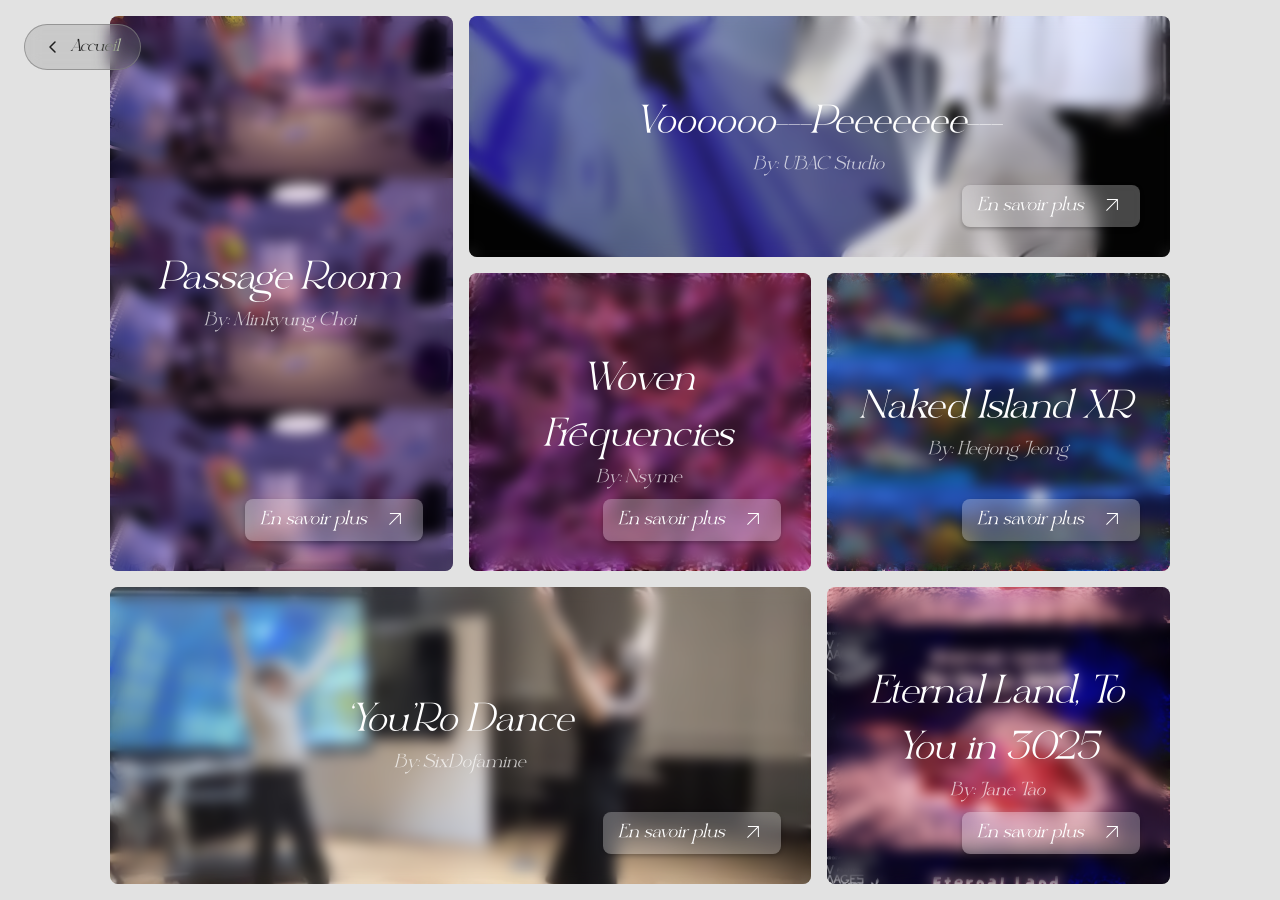
==== commit 61828263: "correction bug" ====
--- a/pages/expo_coréenne.html
+++ b/pages/expo_coréenne.html
@@ -9,6 +9,7 @@
     <link rel="icon" href="./assets/images/icons/pokeball_logo.png" type="image/png">
     <link rel="stylesheet" href="./assets/css/components/animation.css">
     <link rel="stylesheet" href="./assets/css/style.css">
+    <link rel="stylesheet" href="./assets/css/style_expo.css">
     <!-- HEAD -->
     <meta charset="UTF-8">
     <meta name="viewport" content="width=device-width, initial-scale=1.0">
@@ -30,7 +31,7 @@
     </header>
 
     <main>
-        <section class="citeDesSciences-container basic-container passage-room">
+        <section class="basic-container passage-room">
             <div>
                 <h1>Passage Room</h1>
                 <h2>By: Minkyung Choi</h2>
@@ -42,7 +43,7 @@
                 </button>
             </div>
         </section>
-        <section class="citeDesSciences-container basic-container voo-pee">
+        <section class="basic-container voo-pee">
             <div>
                 <h1>Voooooo---Peeeeeee---</h1>
                 <h2>By: UBAC Studio</h2>
@@ -54,7 +55,7 @@
                 </button>
             </div>
         </section>
-        <section class="citeDesSciences-container basic-container woven-frequencies">
+        <section class="basic-container woven-frequencies">
             <div>
                 <h1>Woven Frequencies</h1>
                 <h2>By: Nsyme</h2>
@@ -66,7 +67,7 @@
                 </button>
             </div>
         </section>
-        <section class="citeDesSciences-container basic-container naked-island">
+        <section class="basic-container naked-island">
             <div>
                 <h1>Naked Island XR</h1>
                 <h2>By: Heejong Jeong</h2>
@@ -79,7 +80,7 @@
                 </button>
             </div>
         </section>
-        <section class="citeDesSciences-container basic-container youro-dance">
+        <section class="basic-container youro-dance">
             <div>
                 <h1>‘You’Ro Dance</h1>
                 <h2>By: SixDofamine</h2>
@@ -91,7 +92,7 @@
                 </button>
             </div>
         </section>
-        <section class="citeDesSciences-container basic-container eternal-land">
+        <section class="basic-container eternal-land">
             <div>
                 <h1>Eternal Land,
                     To You in 3025</h1>
--- a/assets/css/style_expo.css
+++ b/assets/css/style_expo.css
@@ -13,12 +13,21 @@
 
 .basic-container {
     position: relative;
+    display: flex;
+    flex-direction: column;
+    justify-content: center;
+    align-items: center;
+    width: 100%;
     height: 45vh;
     min-height: 45vh;
-    background-size: cover;
-    background-position: center;
+    color: white;
     background-image: url("../images/corean_part/passage-room.jpg");
     background-size: 120%;
+    background-position: center;
+    background-repeat: repeat;
+    background-color: rgba(88, 88, 88, 0.37);
+    border-radius: 8px;
+    overflow: hidden;
     transition: 0.3s ease;
 }
 
@@ -37,6 +46,29 @@
 
 .basic-container:hover {
     background-size: 115%;
+}
+
+.basic-container div:first-child {
+    display: flex;
+    flex-direction: column;
+    width: fit-content;
+    margin: auto;
+    height: 88%;
+    justify-content: center;
+    align-items: center;
+    position: relative;
+    z-index: 2;
+    max-width: 90%;
+}
+
+.basic-container div:last-child {
+    display: flex;
+    width: 100%;
+    height: auto;
+    justify-content: right;
+    align-items: center;
+    position: relative;
+    z-index: 2;
 }
 
 .basic-btn {
@@ -48,6 +80,7 @@
     font-size: 1rem;
     outline: none;
     transition: 0.1s ease;
+    color: white;
 }
 
 .basic-btn:hover {
@@ -78,16 +111,7 @@
     background-image: url("../images/corean_part/eternal-land.jpg");
 }
 
-.citeDesSciences-container div:first-child {
-    flex-direction: column;
-    width: fit-content;
-    margin: auto;
-    align-items: end;
-    z-index: 1;
-}
-
 .basic-container h1 {
-    max-width: 200px;
     text-align: center;
 }
 
@@ -109,6 +133,7 @@
     display: none;
     justify-content: center;
     align-items: center;
+    z-index: 10;
 }
 
 .pop-up::before {
